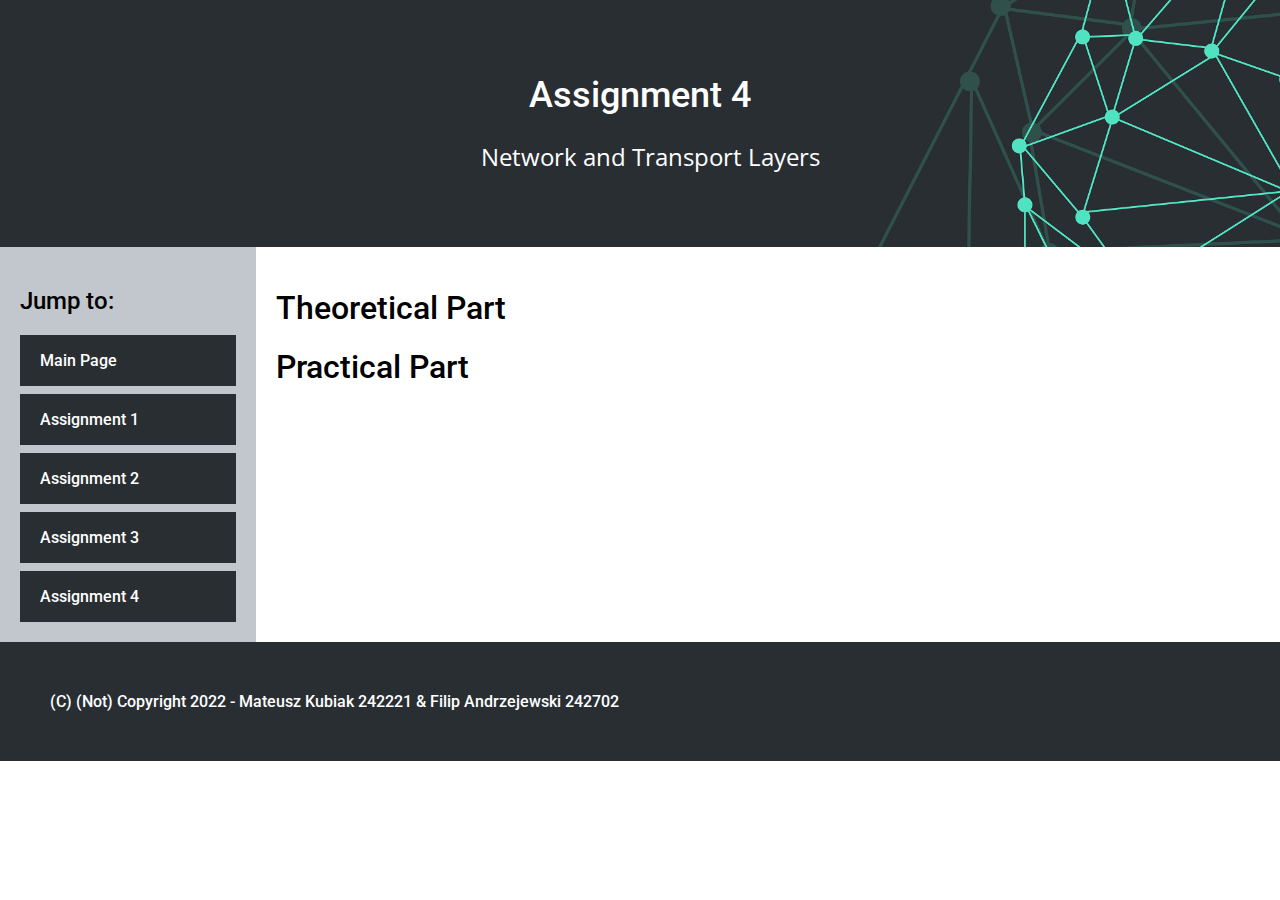
==== index.html @ 109da39f "Add files via upload" ====
<!DOCTYPE html>
<html>

<head>
	<title>IT NT Assignment no.4 - Network and Transport Layers</title>
	<link rel="stylesheet" href="style.css">
</head>

<body>
	<div class="header">
		<h1>Assignment 4</h1>
		<p>Network and Transport Layers</p>
	</div>

	<div class="row">
		<div class="short_cuts">
			<h2>Jump to:</h2>
			<a class="table_entry" href="http://studife.it.p.lodz.pl/~ife22_05/">
				<div>Main Page</div>
			</a>
			<a class="table_entry" href="http://studife.it.p.lodz.pl/~ife22_05/task1/">
				<div>Assignment 1</div>
			</a>
			<a class="table_entry" href="http://studife.it.p.lodz.pl/~ife22_05/task2/">
				<div>Assignment 2</div>
			</a>
			<a class="table_entry" href="http://studife.it.p.lodz.pl/~ife22_05/task3/">
				<div>Assignment 3</div>
			</a>
			<a class="table_entry" href="https://pharosss.github.io/">
				<div>Assignment 4</div>
			</a>
		</div>
		<div class="main">
			<h1>Theoretical Part</h1>
			<h1>Practical Part</h1>
		</div>
	</div>

	<div class="footer">
		(C) (Not) Copyright 2022 - Mateusz Kubiak 242221 & Filip Andrzejewski 242702
	</div>

</body>

</html>
---- style.css ----
@import url('https://fonts.googleapis.com/css2?family=Open+Sans:ital,wght@0,300;0,400;1,300;1,400&family=Roboto:ital,wght@0,400;0,500;1,400;1,500&display=swap');

* {
	box-sizing: border-box;
	font-family: 'Roboto';
	font-weight: 500;
}

body {
	font-family: Arial;
	margin: 0;
}

p {
	font-family: 'Open Sans';
	font-style: normal;
	margin-left: 20px;
	font-weight: 400;
}

a {
	text-decoration: none;
}

.header {
	padding: 50px;
	text-align: center;
	color: white;
	font-size: 24px;
	background: #292e32;
	background-image: url('bg.png');
	background-attachment: fixed;
	background-size: cover;
	}

.header h1 {
	font-size: 36px;
	font-family: Roboto;
}

.divider {
	width: auto;
	padding: 20px;
	background-color: #292e32;
}

.footer {
	display: block;
	padding: 50px;
	background-color: #292e32;
	color: white;
	font-align: center;
}

.row {
	display: flex;
	flex-wrap: wrap;
}

.short_cuts {
	flex: 20%;
	background-color: #c1c7cc;
	padding: 20px;
}

.table_entry {
	display: flex;
	flex-grow: 1;
	background-color: #292e32;
	margin-top: 8px;
}
.table_entry > div {
	float: left;
	display: block;
	color: white;
	text-align: center;
	padding: 16px 20px;
}
.table_entry:hover {
	background-color: #c1c7cc;
}
.table_entry:hover > div {
	color: black;
}

.main {
	flex: 80%;
	background-color: white;
	padding: 20px;
}

img {
	box-shadow: 0px 0px 17px #606060;
	border-radius: 10px;
	max-width: 1300px;
}
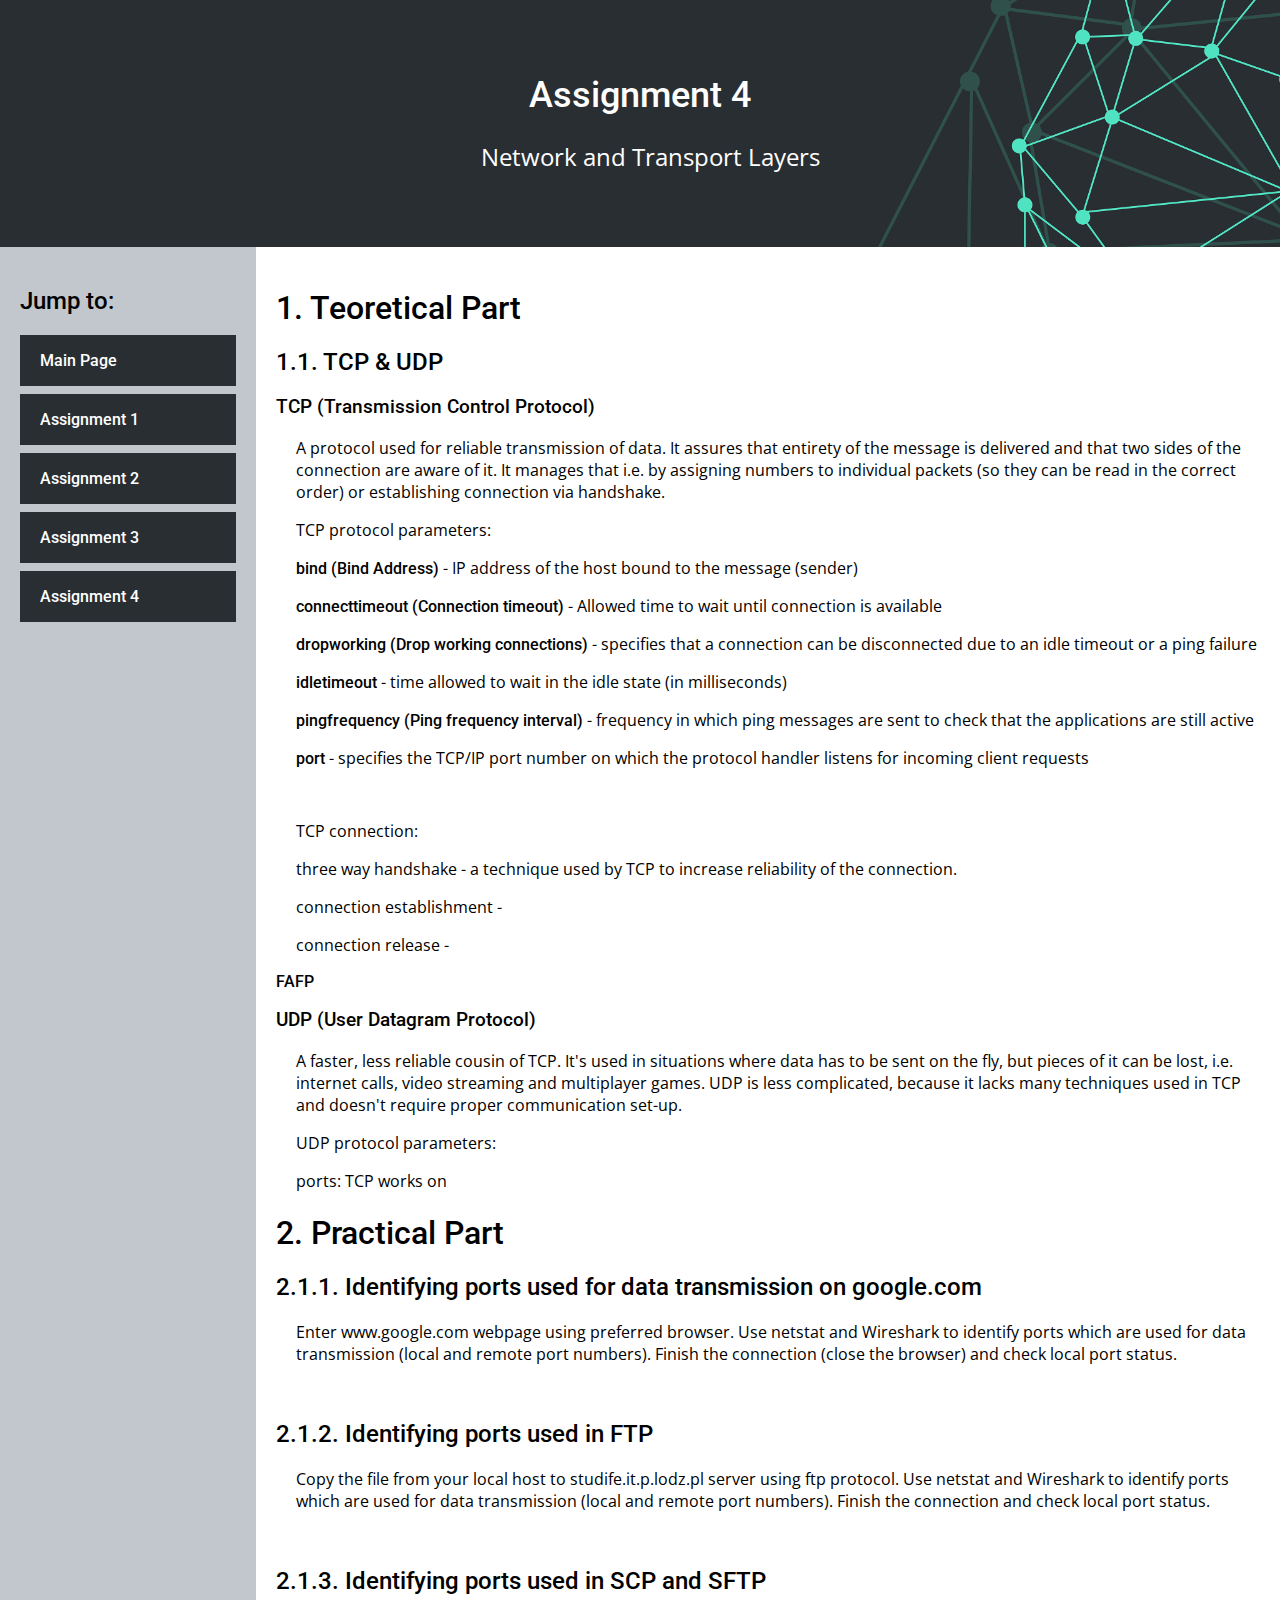
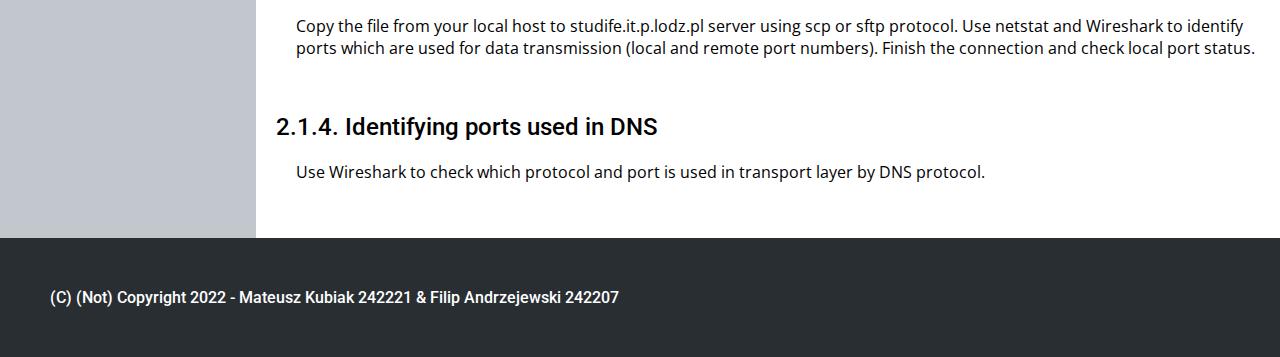
==== commit 3d7c0653: "contents" ====
--- a/index.html
+++ b/index.html
@@ -32,15 +32,59 @@
 			</a>
 		</div>
 		<div class="main">
-			<h1>Theoretical Part</h1>
-			<h1>Practical Part</h1>
+			<h1>1. Teoretical Part</h1>
+
+			<h2>1.1. TCP & UDP</h2>
+			
+			<h3><b>TCP (Transmission Control Protocol)</b></h3>
+			<p>A protocol used for reliable transmission of data. It assures that entirety of the message is delivered and that two sides of the connection are aware of it. It manages that i.e. by assigning numbers to individual packets (so they can be read in the correct order) or establishing connection via handshake.</p>
+			<p>TCP protocol parameters:</p>
+				<p><b>bind (Bind Address)</b> - IP address of the host bound to the message (sender)</p>
+				<p><b>connecttimeout (Connection timeout)</b> - Allowed time to wait until connection is available</p>
+				<p><b>dropworking (Drop working connections)</b> - specifies that a connection can be disconnected due to an idle timeout or a ping failure</p>
+				<p><b>idletimeout</b> - time allowed to wait in the idle state (in milliseconds)</p>
+				<p><b>pingfrequency (Ping frequency interval)</b> - frequency in which ping messages are sent to check that the applications are still active</p>
+				<p><b>port</b> - specifies the TCP/IP port number on which the protocol handler listens for incoming client requests</p>
+			<br/>
+			<p>TCP connection:</p>
+				<p>three way handshake - a technique used by TCP to increase reliability of the connection.</p>
+				<p>connection establishment - </p>
+				<p>connection release - </p>
+			FAFP
+
+			<br/>
+			<h3><b>UDP (User Datagram Protocol)</b></h3>
+			<p>A faster, less reliable cousin of TCP. It's used in situations where data has to be sent on the fly, but pieces of it can be lost, i.e. internet calls, video streaming and multiplayer games. UDP is less complicated, because it lacks many techniques used in TCP and doesn't require proper communication set-up.</p>
+			<p>UDP protocol parameters:</p>
+				<p></p>
+			
+			<p>ports: TCP works on 
+			
+			<br/>
+			<h1>2. Practical Part</h1>
+			
+			<h2>2.1.1. Identifying ports used for data transmission on google.com</h2>
+			<p>Enter www.google.com webpage using preferred browser. Use netstat and Wireshark to identify ports which are used for data transmission (local and remote port numbers). Finish the connection (close the browser) and check local port status.</p>
+			<img src="">
+
+			<h2>2.1.2. Identifying ports used in FTP</h2>
+			<p>Copy the file from your local host to studife.it.p.lodz.pl server using ftp protocol. Use netstat and Wireshark to identify ports which are used for data transmission (local and remote port numbers). Finish the connection and check local port status.</p>
+			<img src="">
+
+			<h2>2.1.3. Identifying ports used in SCP and SFTP</h2>
+			<p>Copy the file from your local host to studife.it.p.lodz.pl server using scp or sftp protocol. Use netstat and Wireshark to identify ports which are used for data transmission (local and remote port numbers). Finish the connection and check local port status.</p>
+			<img src="">
+
+			<h2>2.1.4. Identifying ports used in DNS</h2>
+			<p>Use Wireshark to check which protocol and port is used in transport layer by DNS protocol.</p>
+			<img src="">
 		</div>
 	</div>
 
 	<div class="footer">
-		(C) (Not) Copyright 2022 - Mateusz Kubiak 242221 & Filip Andrzejewski 242702
+		(C) (Not) Copyright 2022 - Mateusz Kubiak 242221 & Filip Andrzejewski 242207
 	</div>
 
 </body>
 
-</html>+</html>
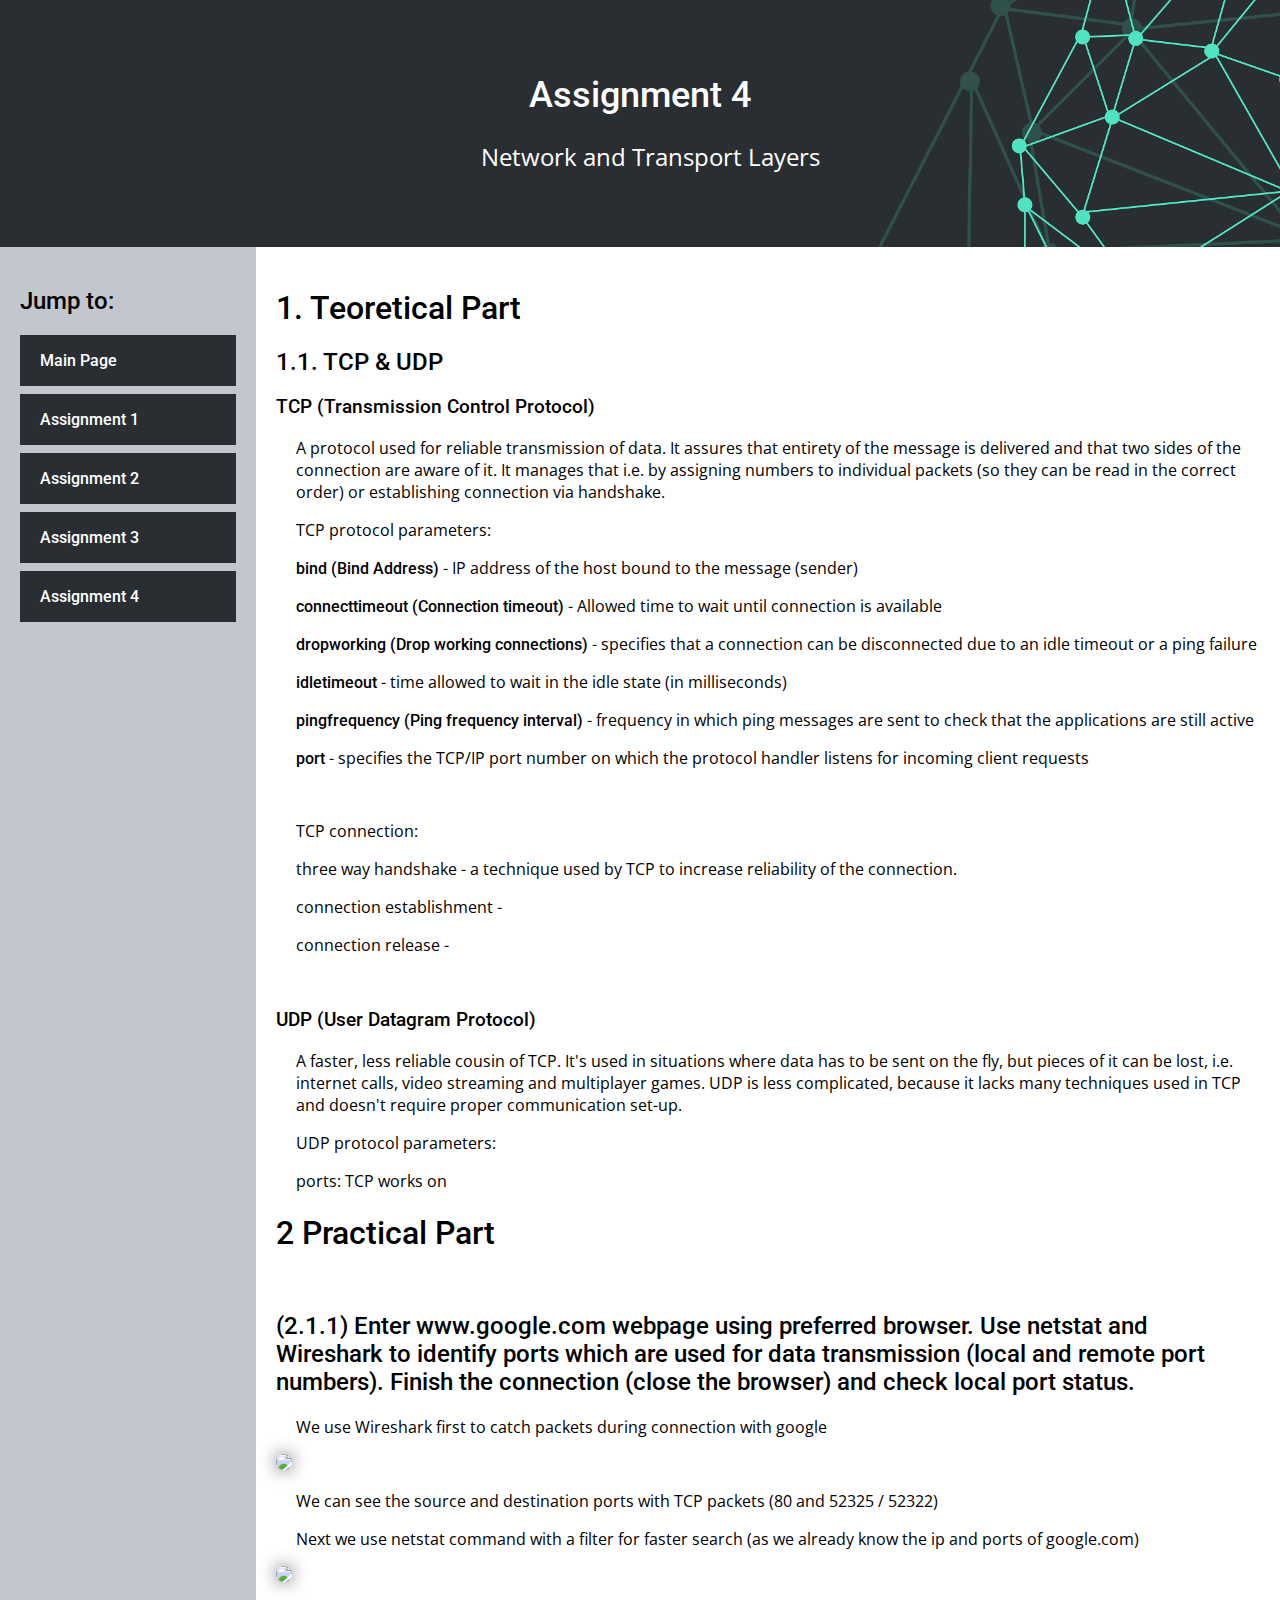
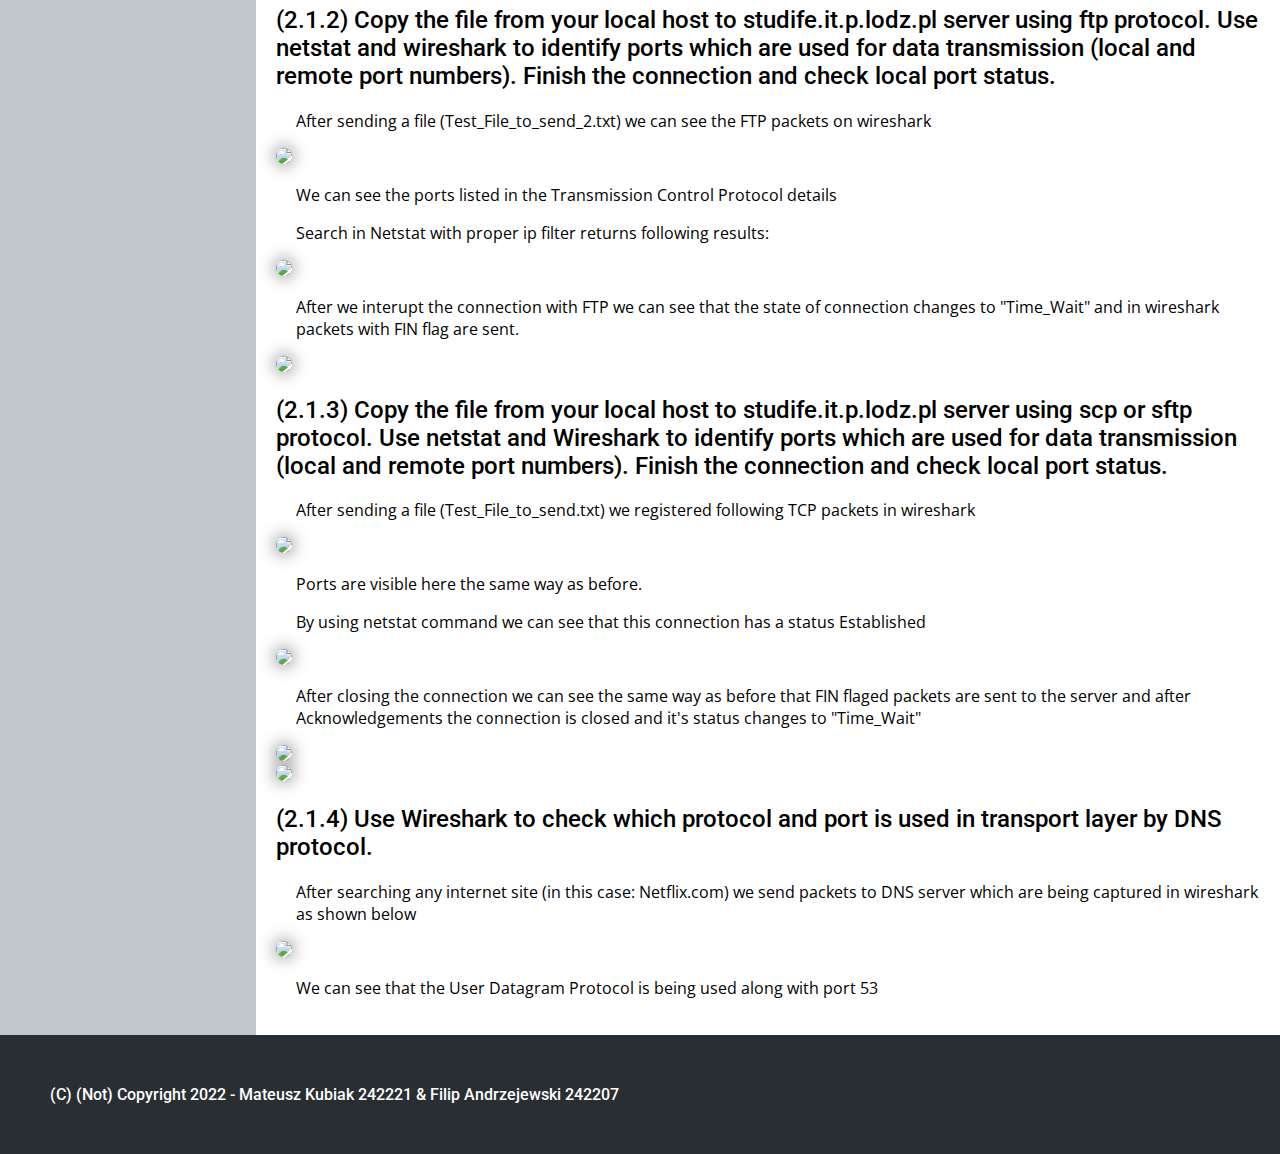
==== commit d462b5e3: "Pratcical part" ====
--- a/index.html
+++ b/index.html
@@ -50,8 +50,6 @@
 				<p>three way handshake - a technique used by TCP to increase reliability of the connection.</p>
 				<p>connection establishment - </p>
 				<p>connection release - </p>
-			FAFP
-
 			<br/>
 			<h3><b>UDP (User Datagram Protocol)</b></h3>
 			<p>A faster, less reliable cousin of TCP. It's used in situations where data has to be sent on the fly, but pieces of it can be lost, i.e. internet calls, video streaming and multiplayer games. UDP is less complicated, because it lacks many techniques used in TCP and doesn't require proper communication set-up.</p>
@@ -61,23 +59,37 @@
 			<p>ports: TCP works on 
 			
 			<br/>
-			<h1>2. Practical Part</h1>
-			
-			<h2>2.1.1. Identifying ports used for data transmission on google.com</h2>
-			<p>Enter www.google.com webpage using preferred browser. Use netstat and Wireshark to identify ports which are used for data transmission (local and remote port numbers). Finish the connection (close the browser) and check local port status.</p>
-			<img src="">
+			<h1>2 Practical Part</h1> <br>
+            <h2>(2.1.1) Enter www.google.com webpage using preferred browser. Use netstat and Wireshark to identify ports which are used for data transmission (local and remote port numbers). Finish the connection (close the browser) and check local port status.</h2>
+            <p>We use Wireshark first to catch packets during connection with google</p>
+            <img src="2.1.1.png"/><br>
+            <p>We can see the source and destination ports with TCP packets (80 and 52325 / 52322)</p>
+            <p>Next we use netstat command with a filter for faster search (as we already know the ip and ports of google.com)</p>
+            <img src="2.1.2.png"/><br>
 
-			<h2>2.1.2. Identifying ports used in FTP</h2>
-			<p>Copy the file from your local host to studife.it.p.lodz.pl server using ftp protocol. Use netstat and Wireshark to identify ports which are used for data transmission (local and remote port numbers). Finish the connection and check local port status.</p>
-			<img src="">
+            <h2>(2.1.2) Copy the file from your local host to studife.it.p.lodz.pl server using ftp protocol. Use netstat and wireshark to identify ports which are used for data transmission (local and remote port numbers). Finish the connection and check local port status.</h2>
+            <p>After sending a file (Test_File_to_send_2.txt) we can see the FTP packets on wireshark</p>
+            <img src="2.2.1.png"/><br>
+            <p>We can see the ports listed in the Transmission Control Protocol details</p>
+            <p>Search in Netstat with proper ip filter returns following results:</p>
+            <img src="2.2.2.png"/><br>
+            <p>After we interupt the connection with FTP we can see that the state of connection changes to "Time_Wait" and in wireshark packets with FIN flag are sent.</p>
+            <img src="2.2.3.png"/><br>
 
-			<h2>2.1.3. Identifying ports used in SCP and SFTP</h2>
-			<p>Copy the file from your local host to studife.it.p.lodz.pl server using scp or sftp protocol. Use netstat and Wireshark to identify ports which are used for data transmission (local and remote port numbers). Finish the connection and check local port status.</p>
-			<img src="">
-
-			<h2>2.1.4. Identifying ports used in DNS</h2>
-			<p>Use Wireshark to check which protocol and port is used in transport layer by DNS protocol.</p>
-			<img src="">
+            <h2>(2.1.3) Copy the file from your local host to studife.it.p.lodz.pl server using scp or sftp protocol. Use netstat and Wireshark to identify ports which are used for data transmission (local and remote port numbers). Finish the connection and check local port status.</h2>
+            <p>After sending a file (Test_File_to_send.txt) we registered following TCP packets in wireshark</p>
+            <img src="2.3.1.png"/><br>
+            <p>Ports are visible here the same way as before.</p>
+            <p>By using netstat command we can see that this connection has a status Established</p>
+            <img src="2.3.2.png"/><br>
+            <p>After closing the connection we can see the same way as before that FIN flaged packets are sent to the server and after Acknowledgements the connection is closed and it's status changes to "Time_Wait"</p>
+            <img src="2.3.3.png"/><br>
+            <img src="2.3.4.png"/><br>
+            
+            <h2>(2.1.4) Use Wireshark to check which protocol and port is used in transport layer by DNS protocol.</h2>
+            <p>After searching any internet site (in this case: Netflix.com) we send packets to DNS server which are being captured in wireshark as shown below</p>
+            <img src="2.4.1.png"/><br>
+            <p>We can see that the User Datagram Protocol is being used along with port 53</p>
 		</div>
 	</div>
 
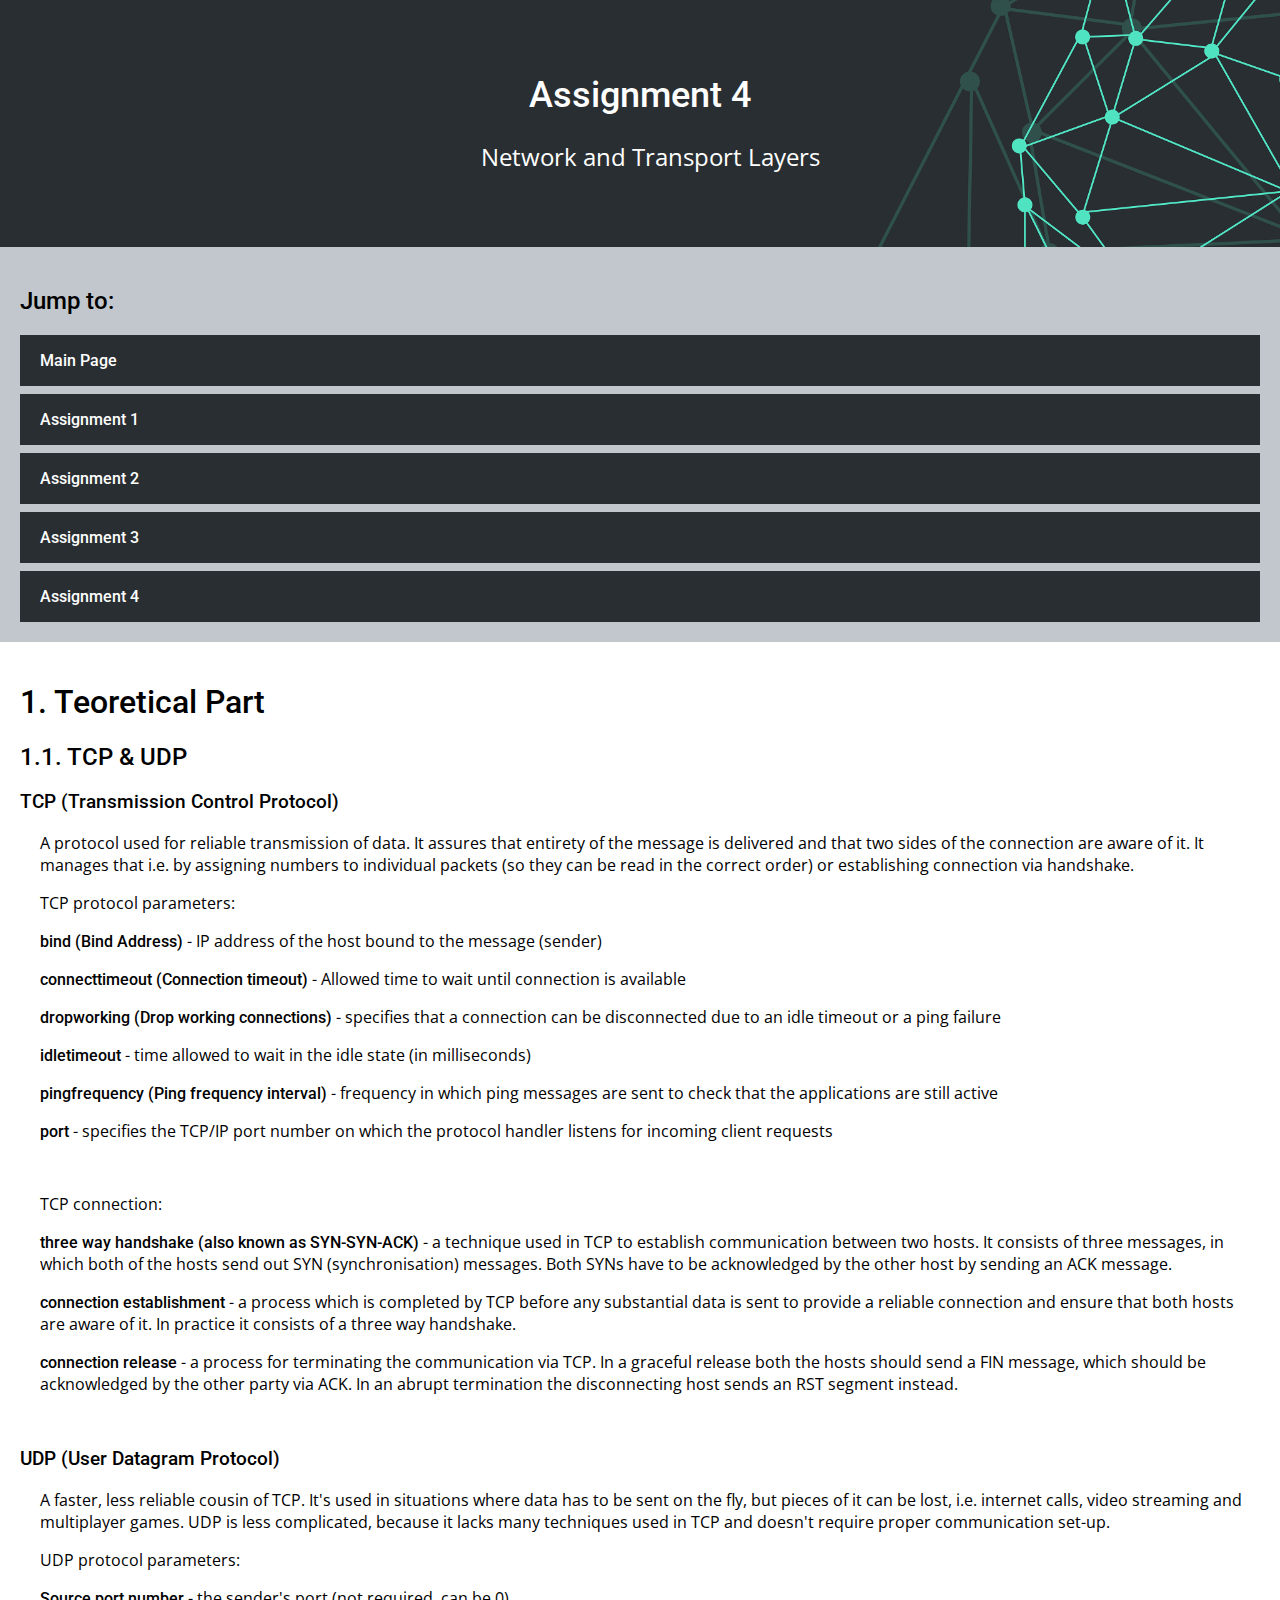
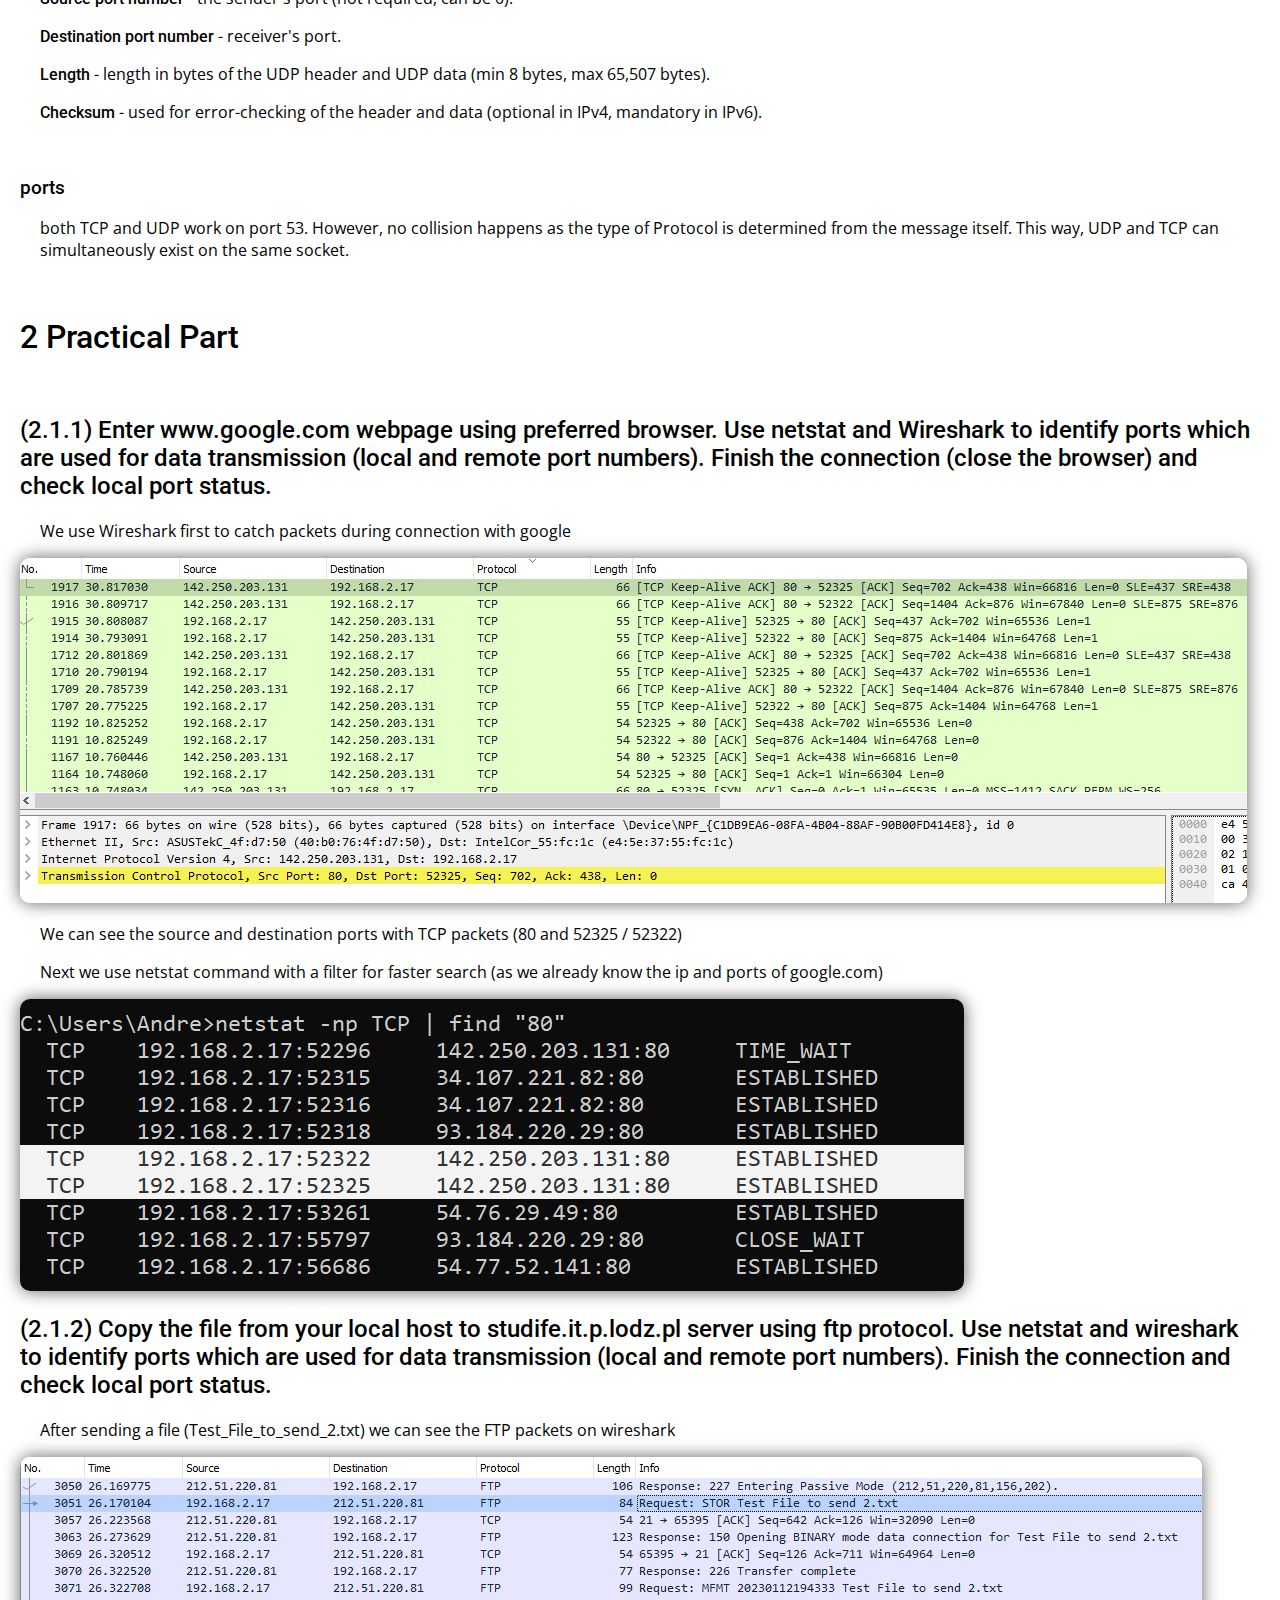
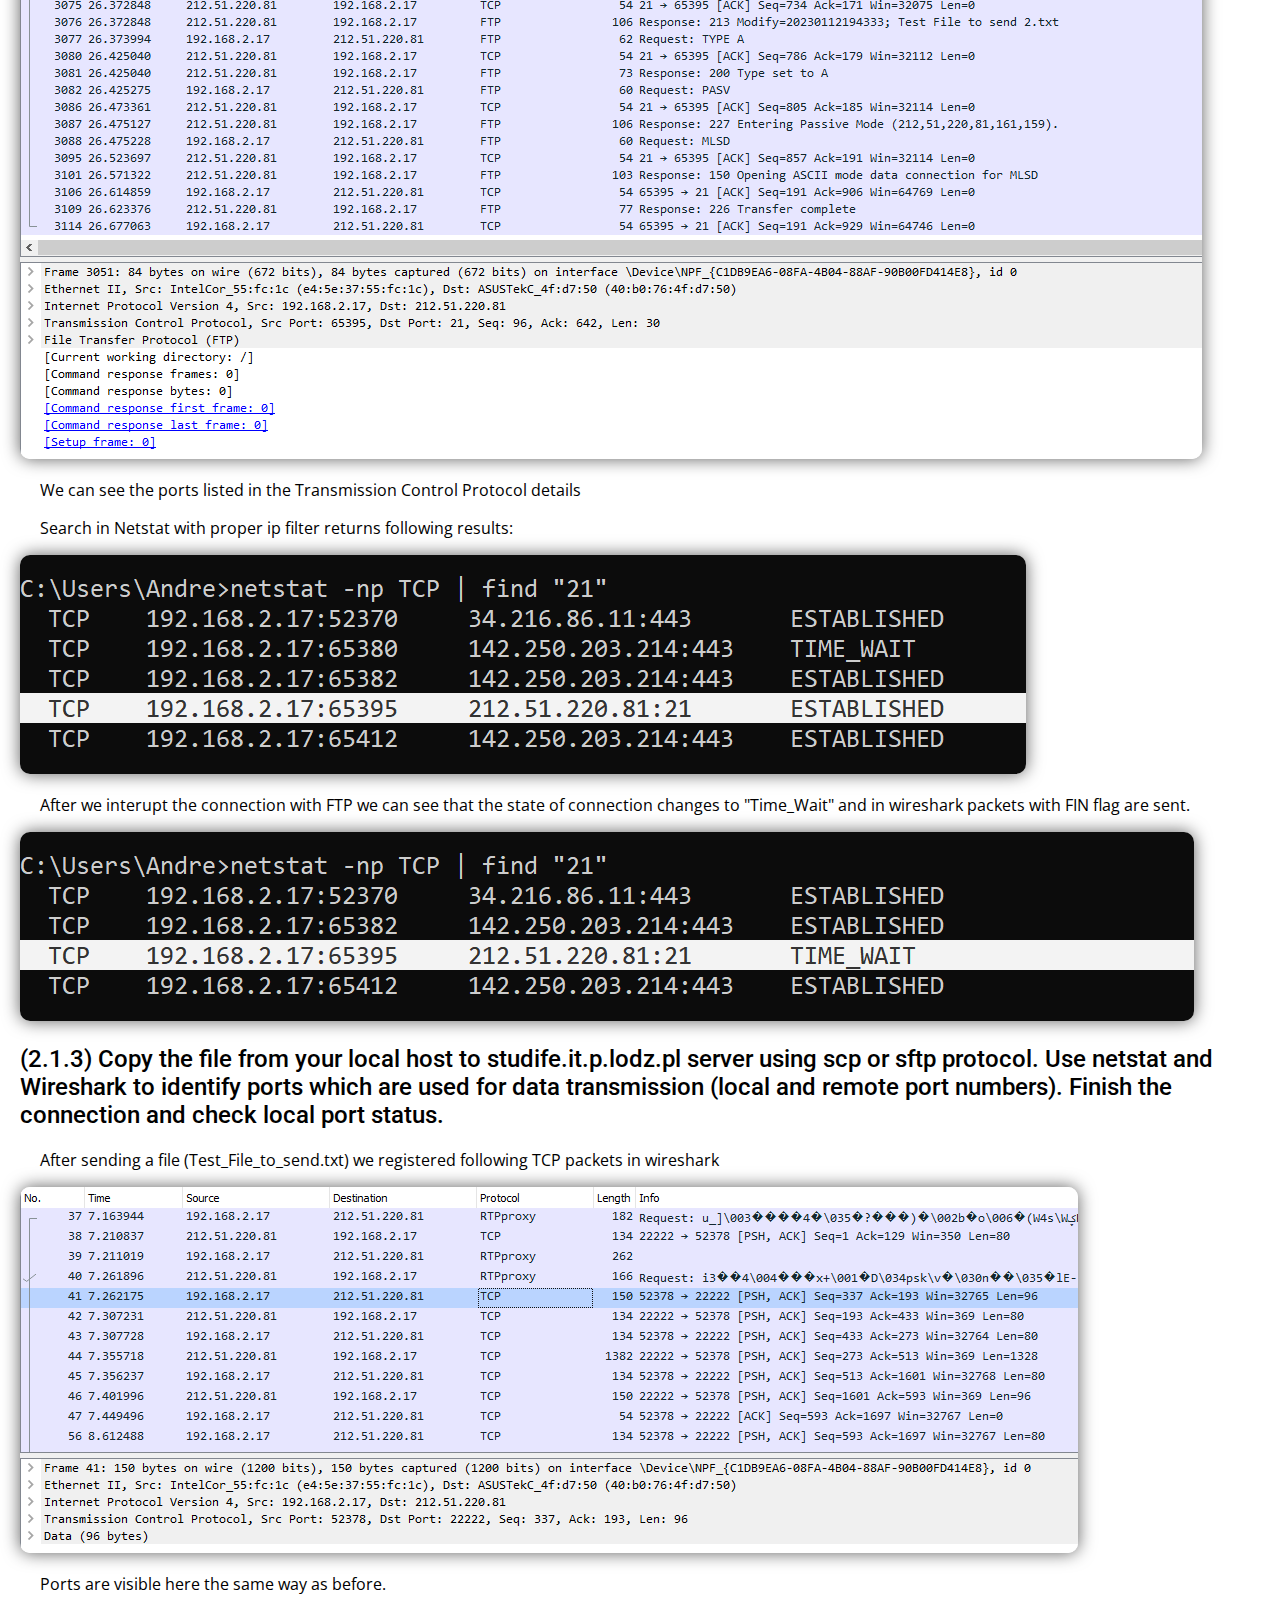
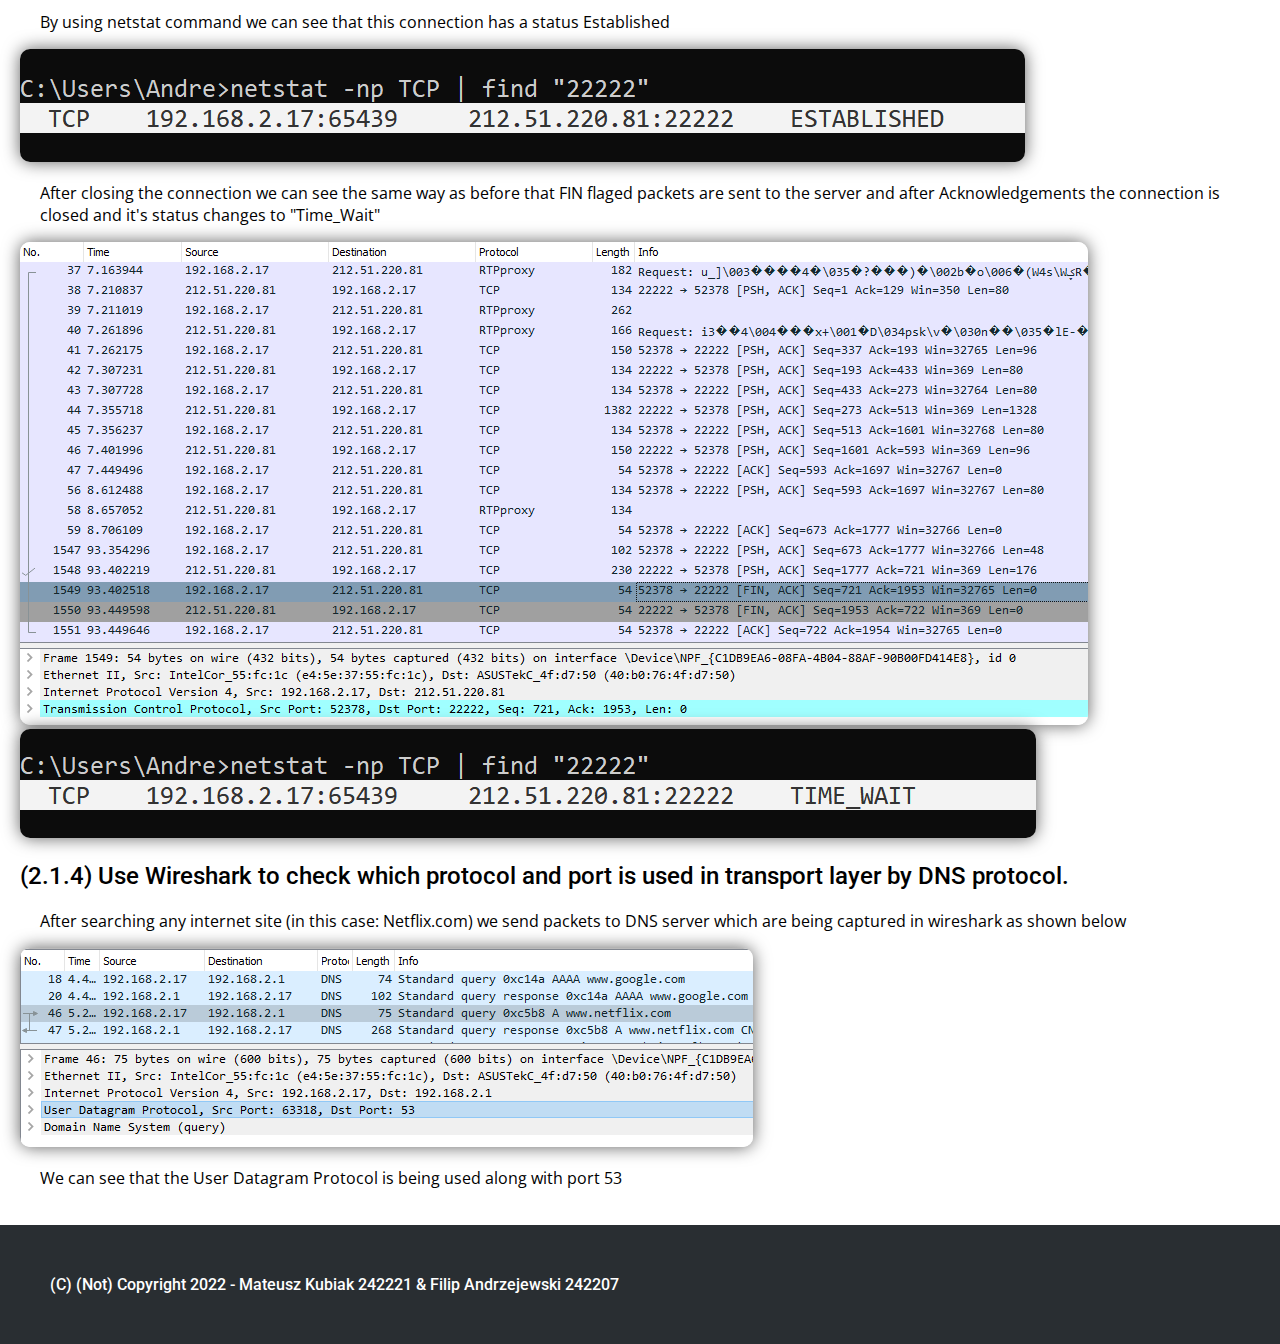
==== commit 3d59bac3: "TCP connection & UDP parameters" ====
--- a/index.html
+++ b/index.html
@@ -37,7 +37,8 @@
 			<h2>1.1. TCP & UDP</h2>
 			
 			<h3><b>TCP (Transmission Control Protocol)</b></h3>
-			<p>A protocol used for reliable transmission of data. It assures that entirety of the message is delivered and that two sides of the connection are aware of it. It manages that i.e. by assigning numbers to individual packets (so they can be read in the correct order) or establishing connection via handshake.</p>
+			<p>A protocol used for reliable transmission of data. It assures that entirety of the message is delivered and that two sides of the connection are aware of it.
+				It manages that i.e. by assigning numbers to individual packets (so they can be read in the correct order) or establishing connection via handshake.</p>
 			<p>TCP protocol parameters:</p>
 				<p><b>bind (Bind Address)</b> - IP address of the host bound to the message (sender)</p>
 				<p><b>connecttimeout (Connection timeout)</b> - Allowed time to wait until connection is available</p>
@@ -47,16 +48,24 @@
 				<p><b>port</b> - specifies the TCP/IP port number on which the protocol handler listens for incoming client requests</p>
 			<br/>
 			<p>TCP connection:</p>
-				<p>three way handshake - a technique used by TCP to increase reliability of the connection.</p>
-				<p>connection establishment - </p>
-				<p>connection release - </p>
+				<p><b>three way handshake (also known as SYN-SYN-ACK)</b> - a technique used in TCP to establish communication between two hosts.
+					It consists of three messages, in which both of the hosts send out SYN (synchronisation) messages. Both SYNs have to be acknowledged by the other host by sending an ACK message.</p>
+				<p><b>connection establishment</b> - a process which is completed by TCP before any substantial data is sent to provide a reliable connection and ensure that both hosts are aware of it.
+					In practice it consists of a three way handshake.</p>
+				<p><b>connection release</b> - a process for terminating the communication via TCP. In a graceful release both the hosts should send a FIN message, which should be acknowledged by the other party via ACK.
+				In an abrupt termination the disconnecting host sends an RST segment instead.</p>
 			<br/>
 			<h3><b>UDP (User Datagram Protocol)</b></h3>
-			<p>A faster, less reliable cousin of TCP. It's used in situations where data has to be sent on the fly, but pieces of it can be lost, i.e. internet calls, video streaming and multiplayer games. UDP is less complicated, because it lacks many techniques used in TCP and doesn't require proper communication set-up.</p>
+			<p>A faster, less reliable cousin of TCP. It's used in situations where data has to be sent on the fly, but pieces of it can be lost, i.e. internet calls,
+				video streaming and multiplayer games. UDP is less complicated, because it lacks many techniques used in TCP and doesn't require proper communication set-up.</p>
 			<p>UDP protocol parameters:</p>
-				<p></p>
-			
-			<p>ports: TCP works on 
+			<p><b>Source port number</b> - the sender's port (not required, can be 0).</p>
+			<p><b>Destination port number</b> - receiver's port.</p>
+			<p><b>Length</b> - length in bytes of the UDP header and UDP data (min 8 bytes, max 65,507 bytes).</p>
+			<p><b>Checksum</b> - used for error-checking of the header and data (optional in IPv4, mandatory in IPv6).</p>
+			<br/>
+			<h3>ports</h3>
+			<p>both TCP and UDP work on port 53. However, no collision happens as the type of Protocol is determined from the message itself. This way, UDP and TCP can simultaneously exist on the same socket.</p>
 			
 			<br/>
 			<h1>2 Practical Part</h1> <br>
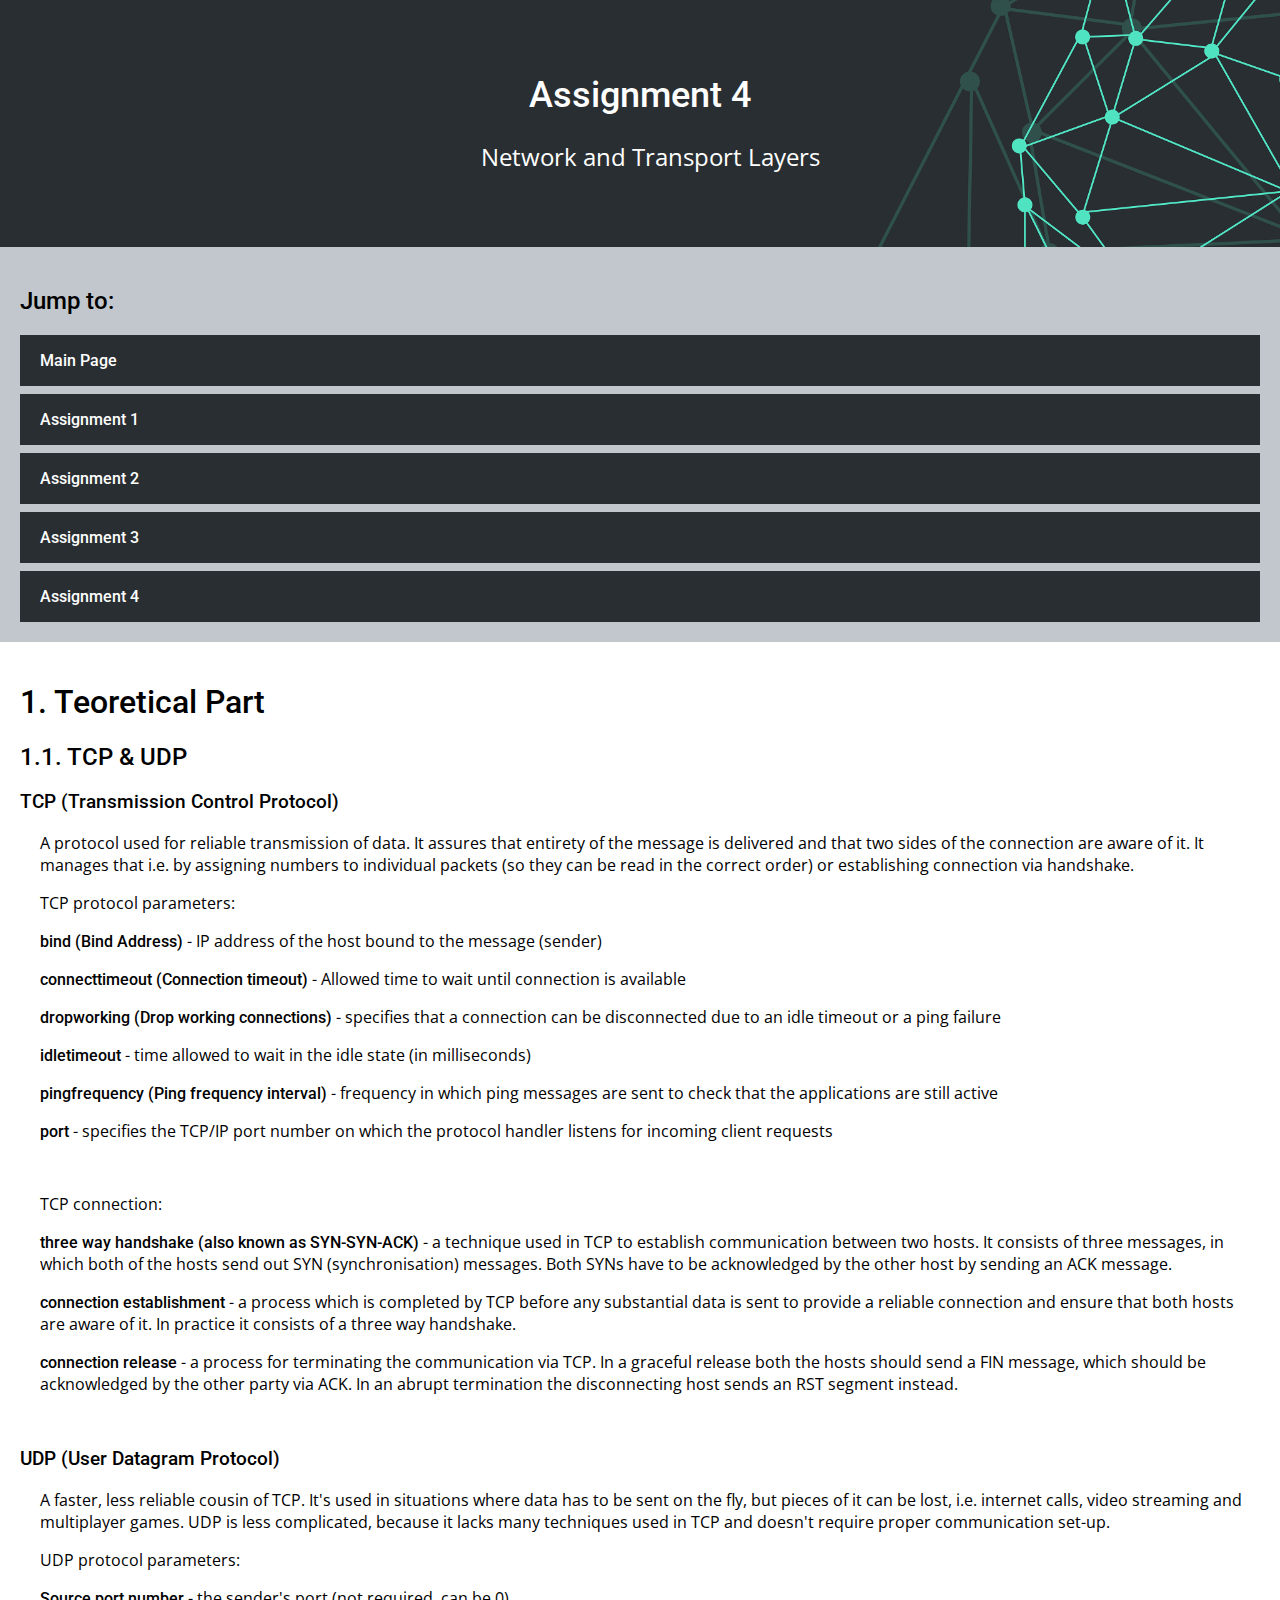
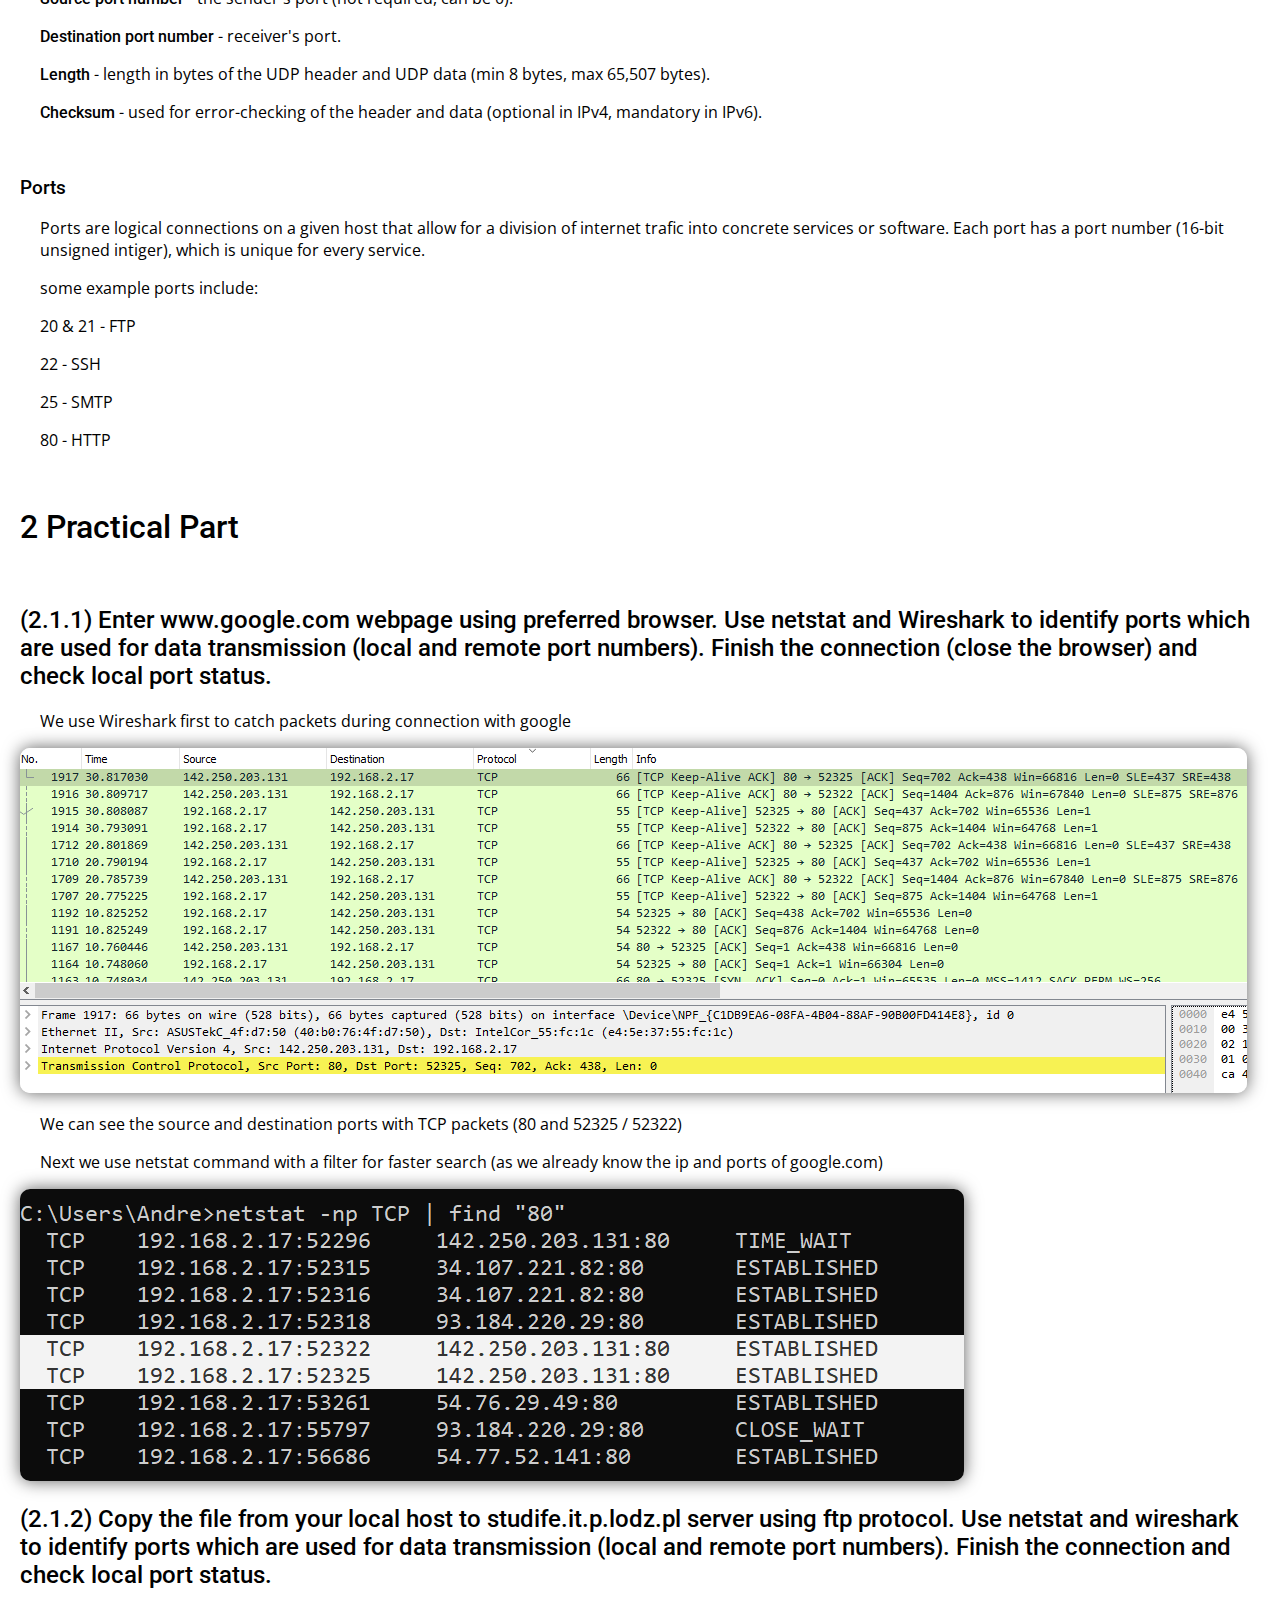
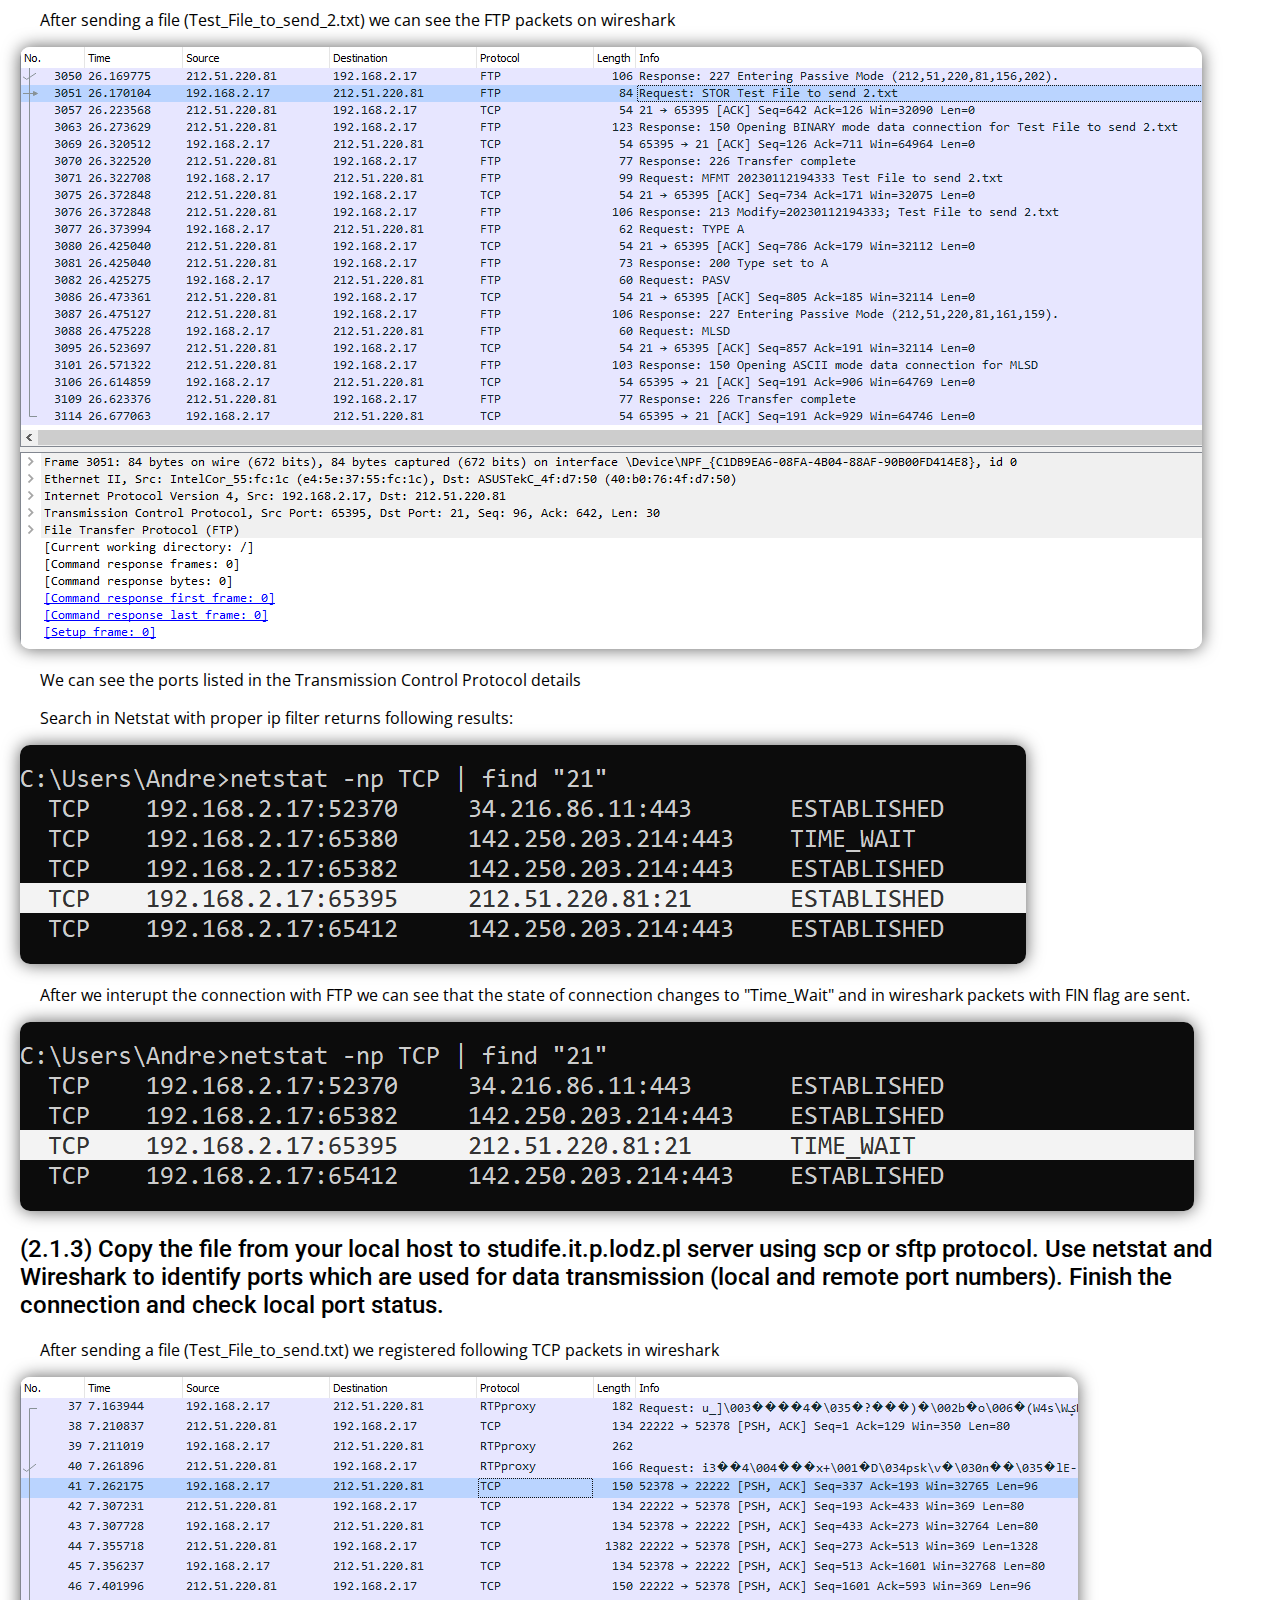
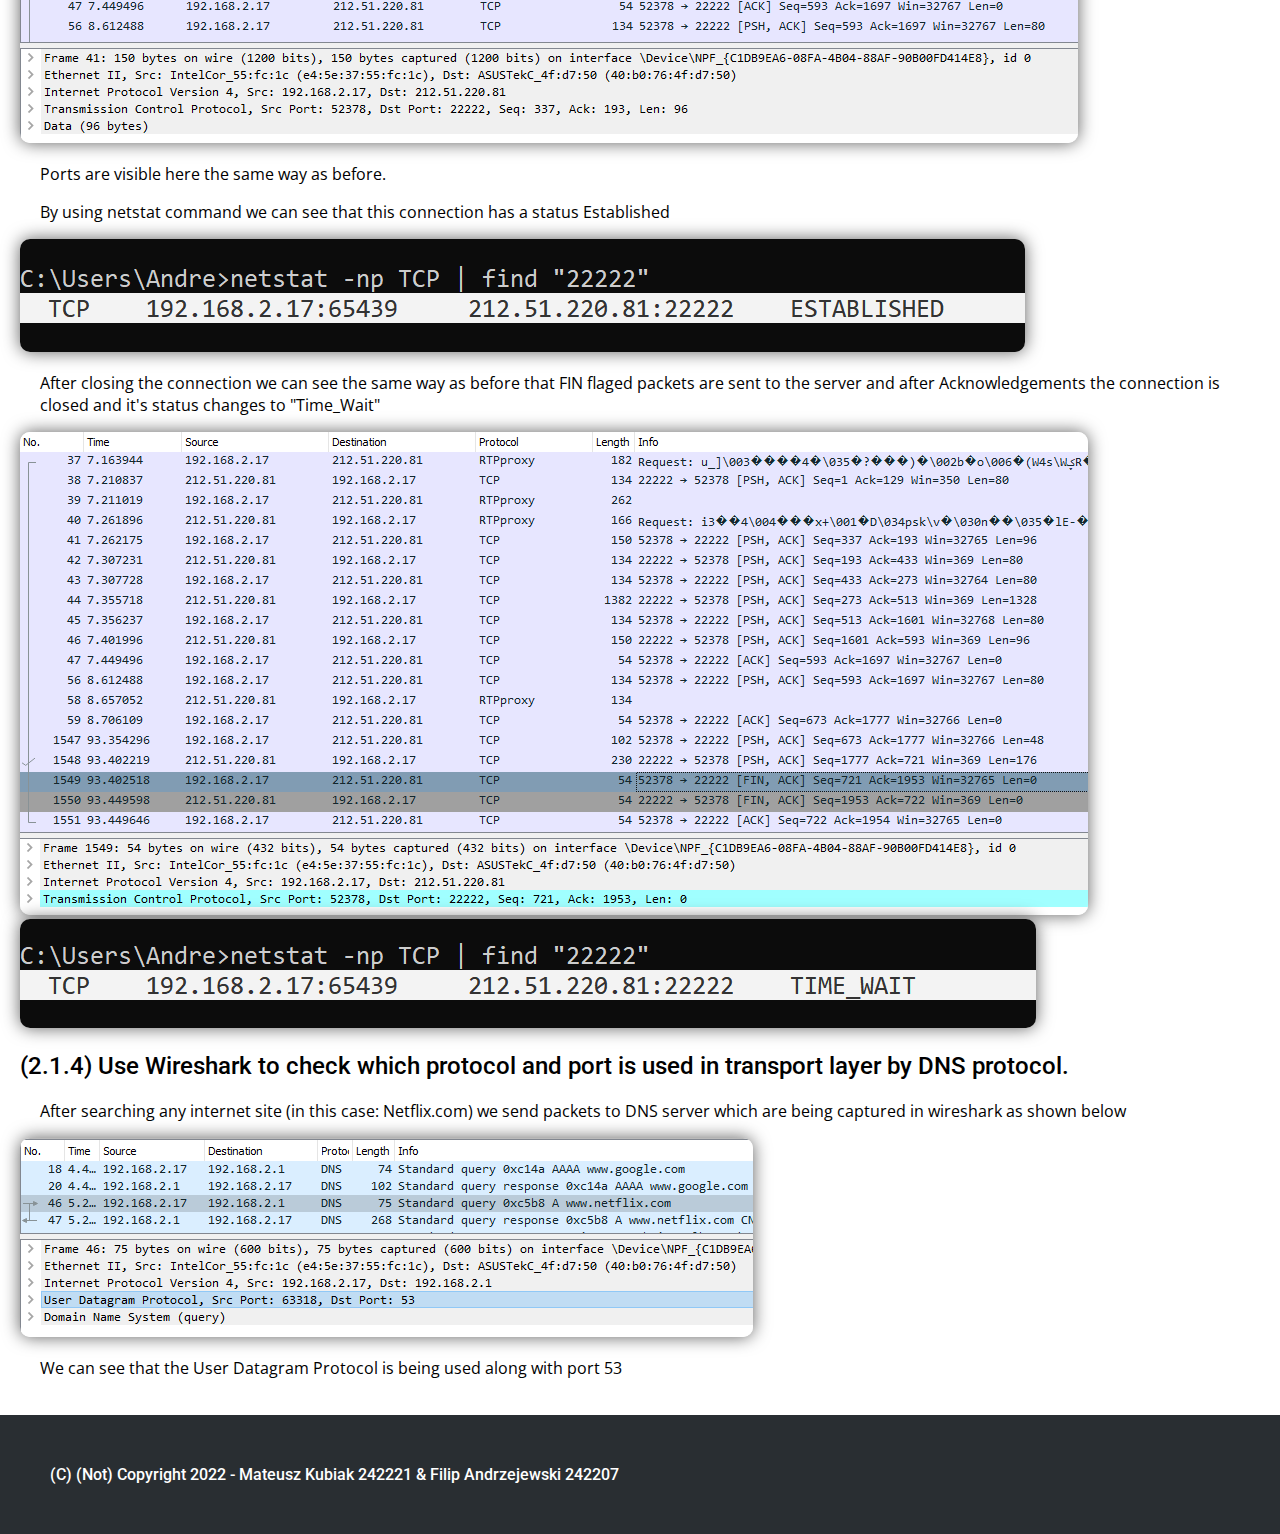
==== commit 7ad95808: "ports finale" ====
--- a/index.html
+++ b/index.html
@@ -64,8 +64,13 @@
 			<p><b>Length</b> - length in bytes of the UDP header and UDP data (min 8 bytes, max 65,507 bytes).</p>
 			<p><b>Checksum</b> - used for error-checking of the header and data (optional in IPv4, mandatory in IPv6).</p>
 			<br/>
-			<h3>ports</h3>
-			<p>both TCP and UDP work on port 53. However, no collision happens as the type of Protocol is determined from the message itself. This way, UDP and TCP can simultaneously exist on the same socket.</p>
+			<h3>Ports</h3>
+			<p>Ports are logical connections on a given host that allow for a division of internet trafic into concrete services or software. Each port has a port number (16-bit unsigned intiger), which is unique for every service.</p>
+			<p>some example ports include:
+			<p>20 & 21 - FTP</p>
+			<p>22 - SSH</p>
+			<p>25 - SMTP</p>
+			<p>80 - HTTP</p>
 			
 			<br/>
 			<h1>2 Practical Part</h1> <br>
